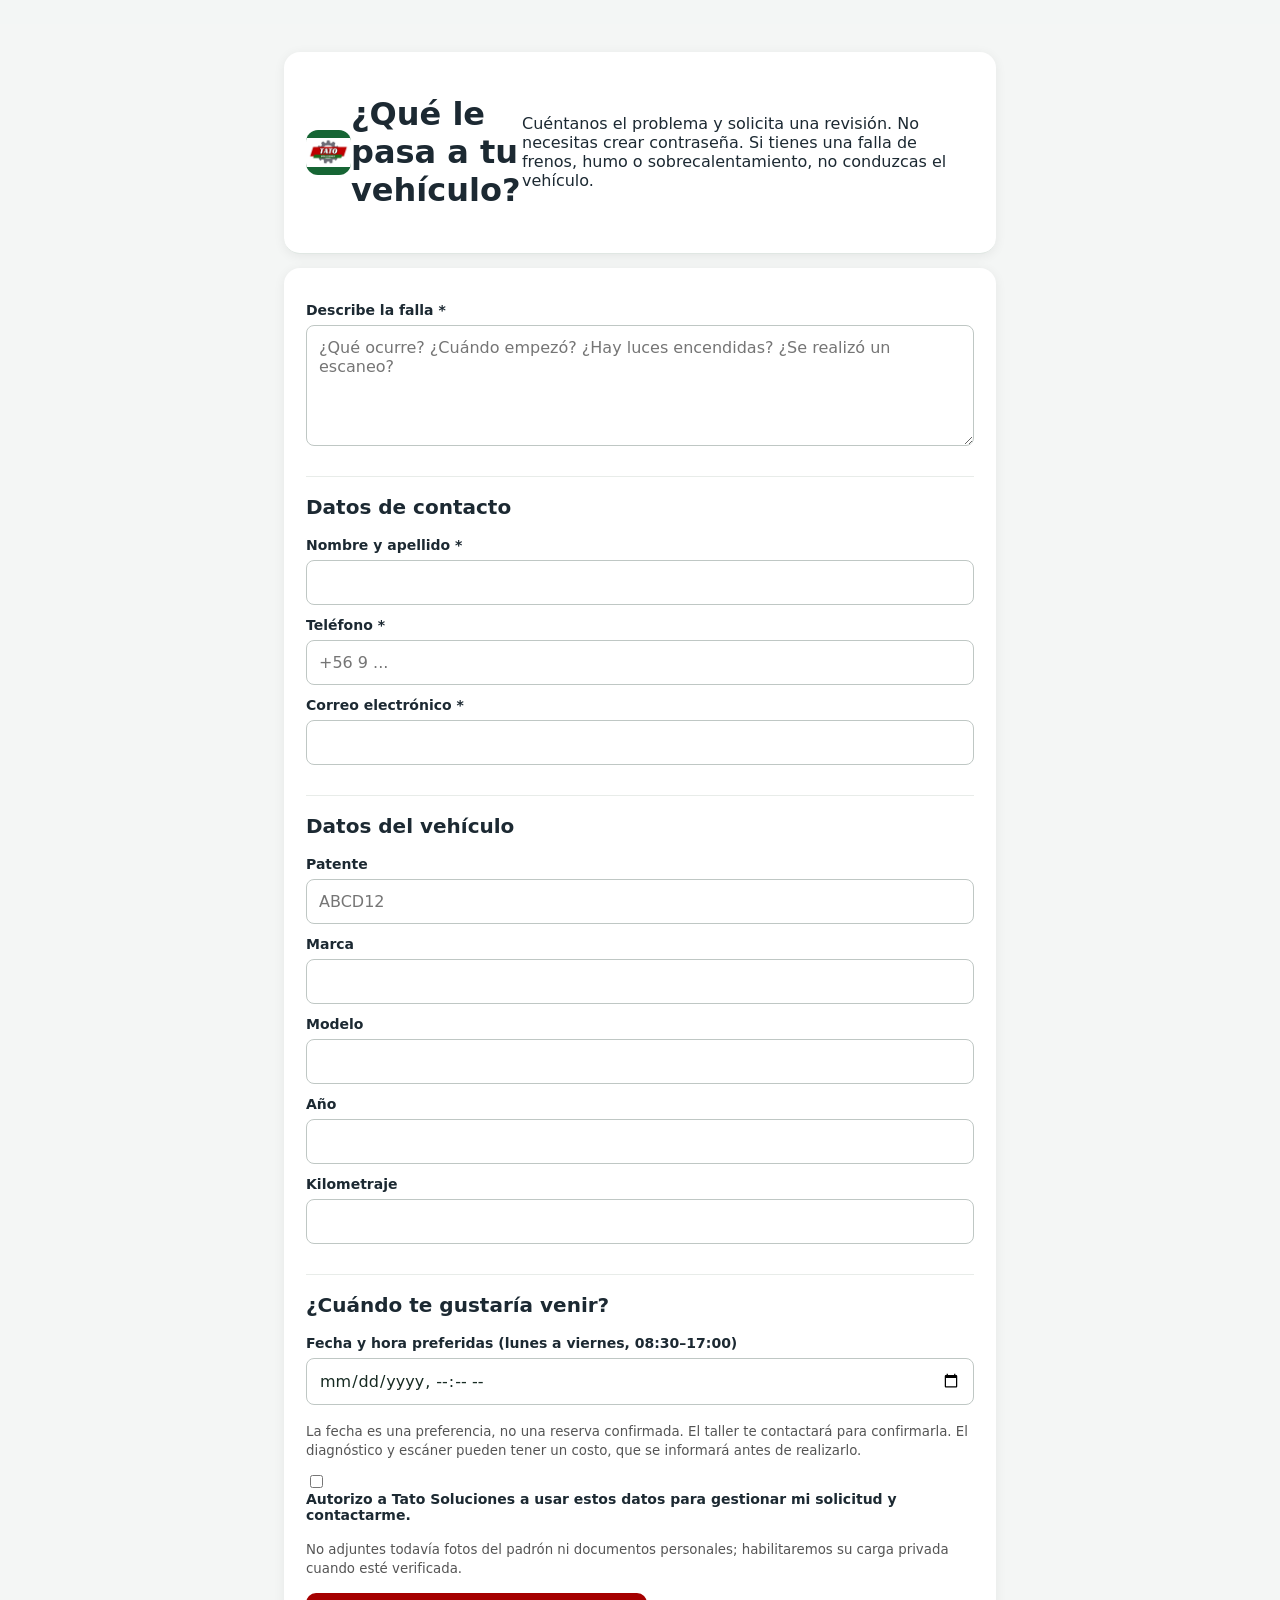
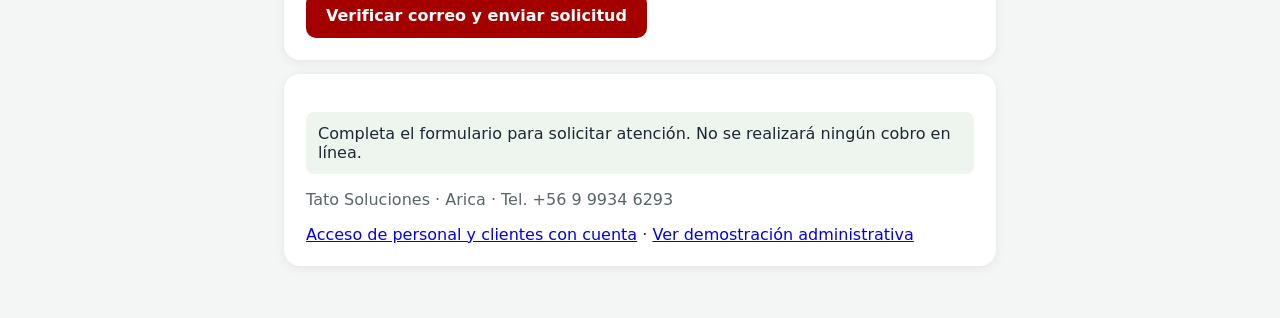
==== index.html @ da5e82da "Add files via upload" ====
<!doctype html><html lang="es"><head><meta charset="utf-8"><meta name="viewport" content="width=device-width,initial-scale=1"><meta http-equiv="refresh" content="0;url=solicitud.html"><title>Tato Soluciones</title></head><body><a href="solicitud.html">Abrir solicitud de atención</a></body></html>
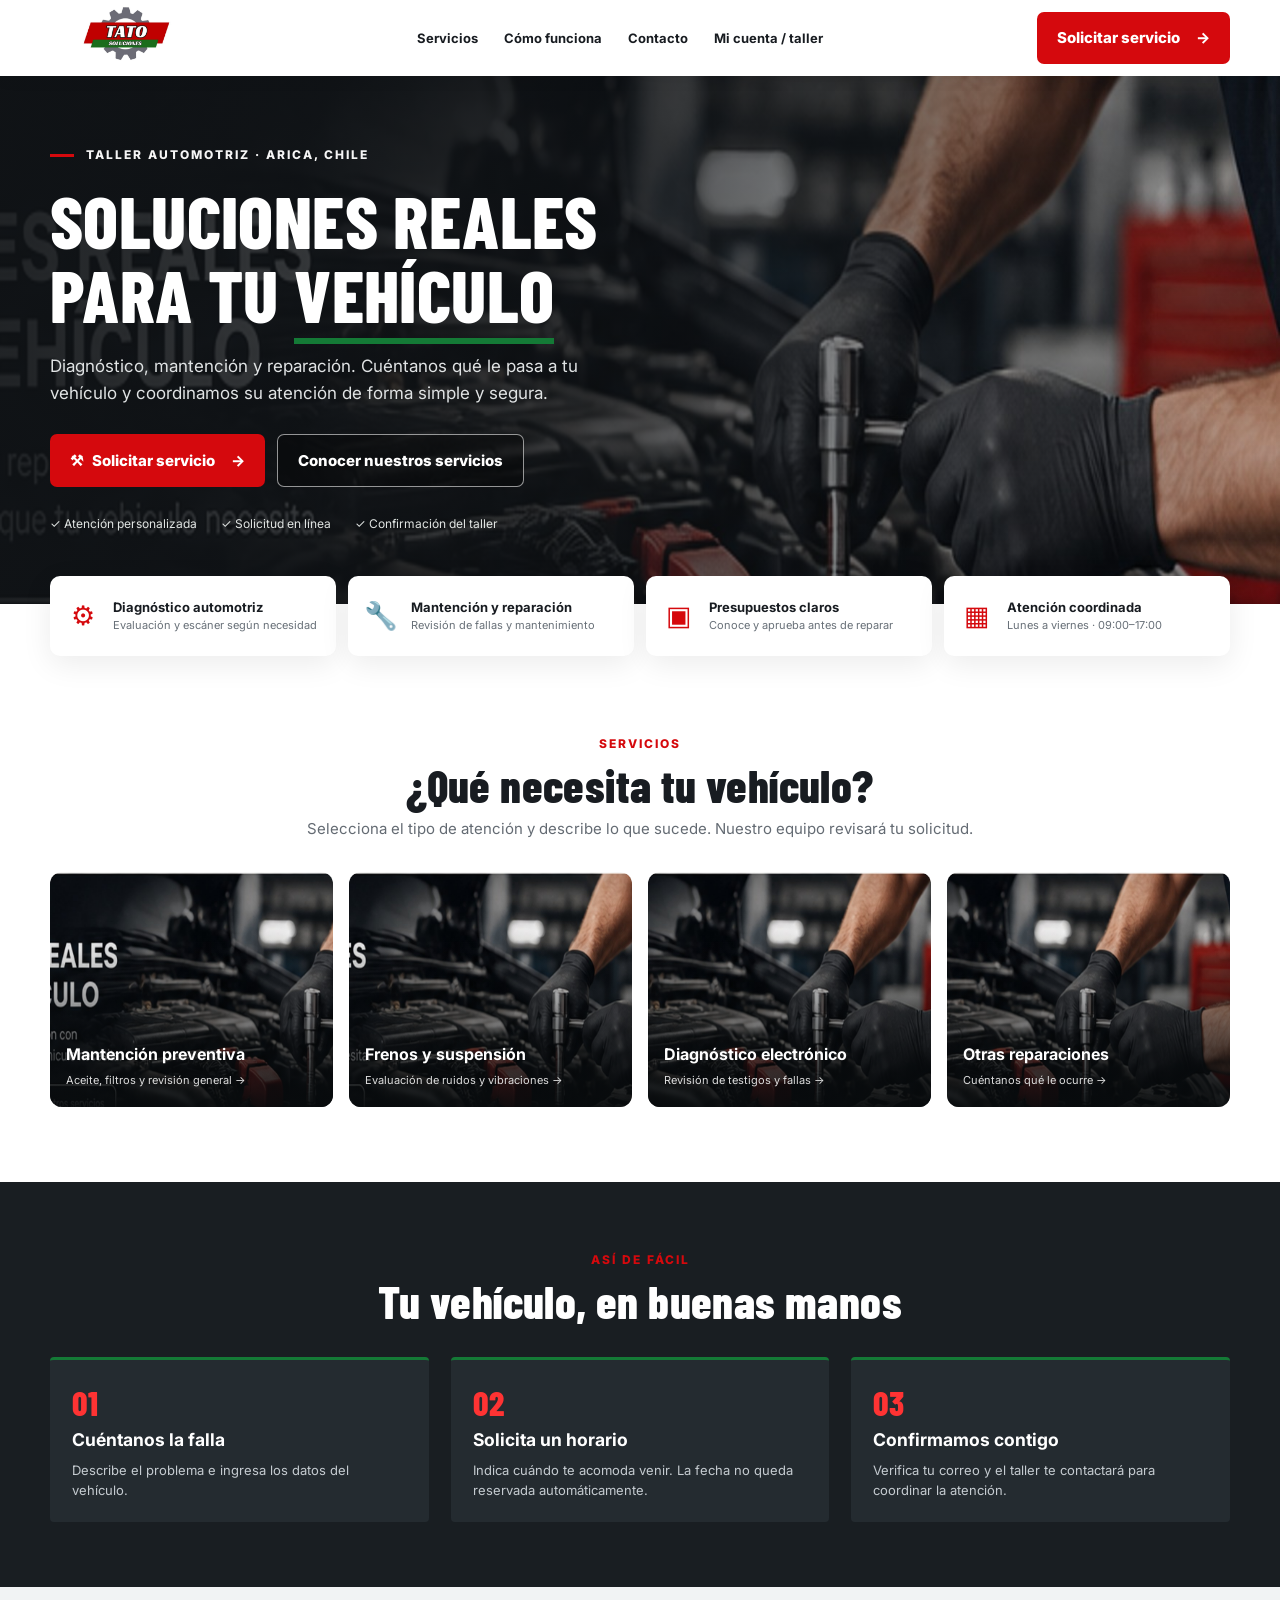
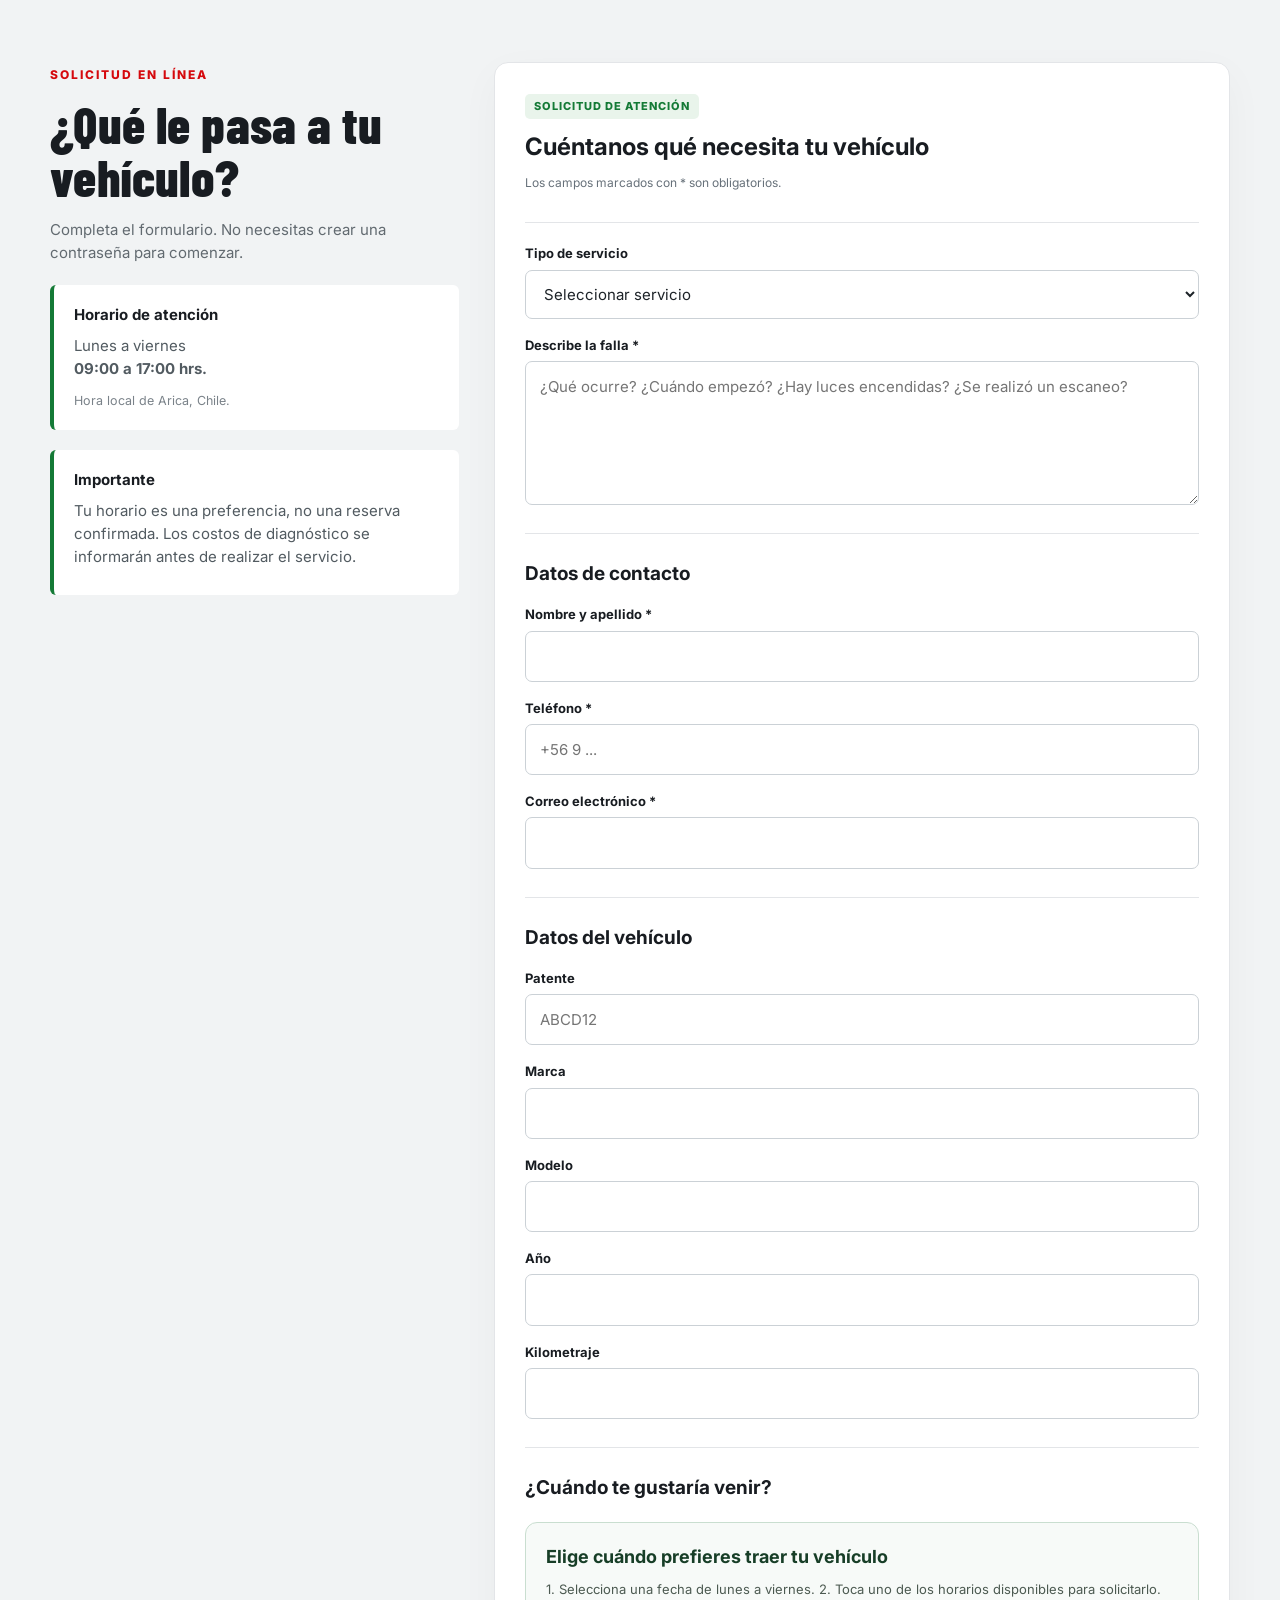
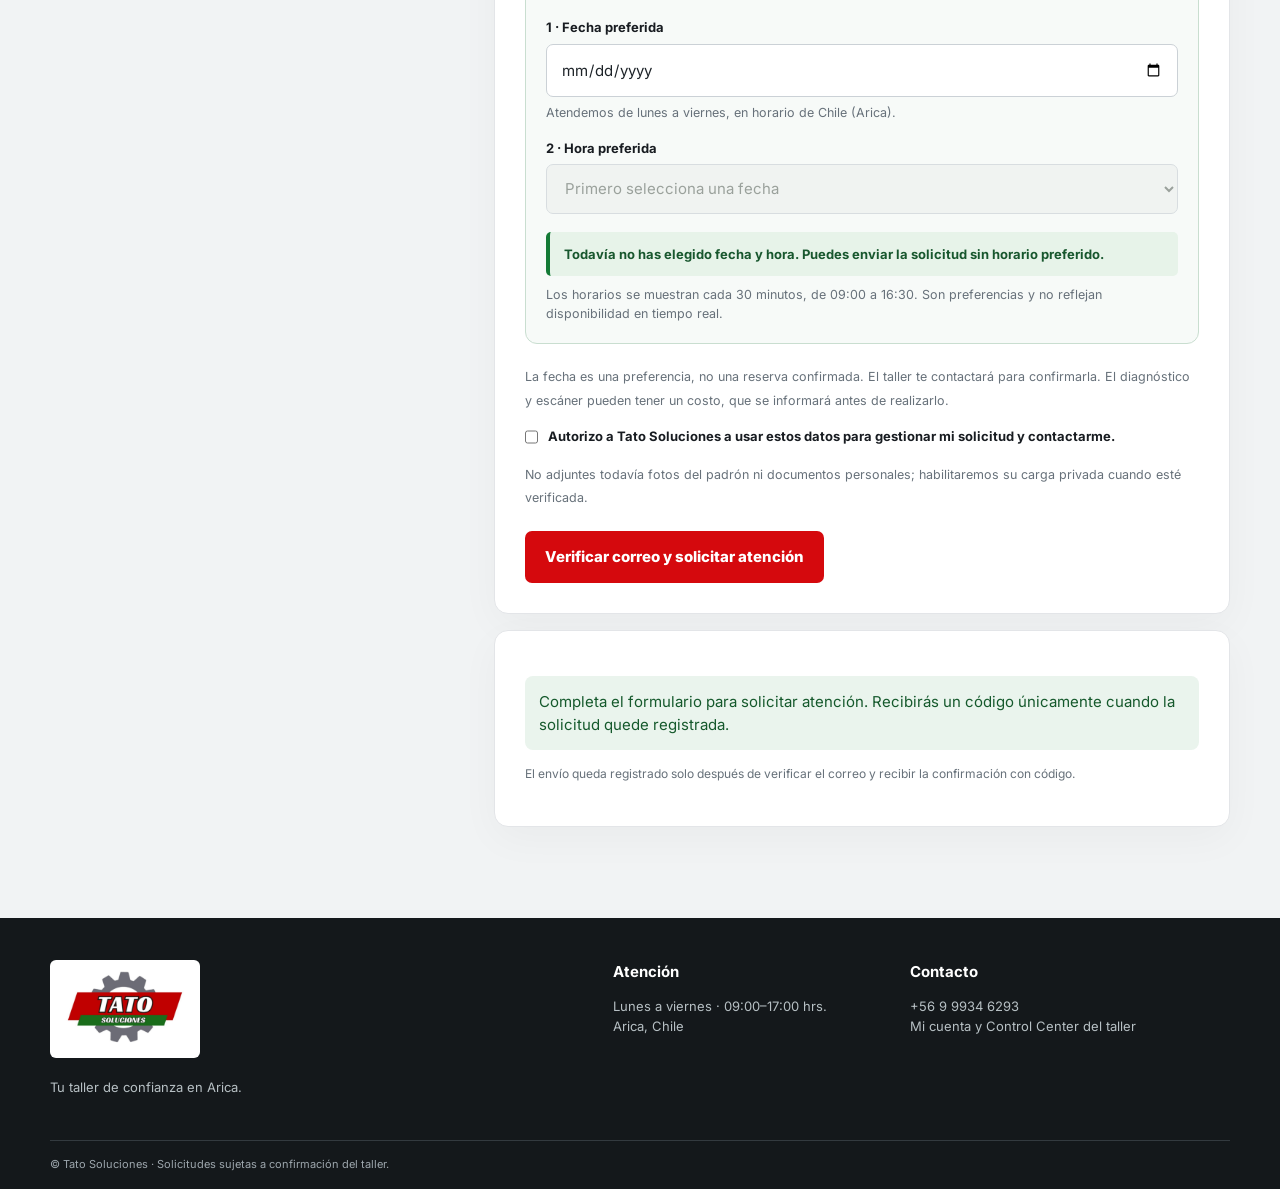
==== commit 81bc74e4: "Preserve email verification callback when opening the app" ====
--- a/index.html
+++ b/index.html
@@ -1 +1 @@
-<!doctype html><html lang="es"><head><meta charset="utf-8"><meta name="viewport" content="width=device-width,initial-scale=1"><meta http-equiv="refresh" content="0;url=solicitud.html"><title>Tato Soluciones</title></head><body><a href="solicitud.html">Abrir solicitud de atención</a></body></html>+<!doctype html><html lang="es"><head><meta charset="utf-8"><meta name="viewport" content="width=device-width,initial-scale=1"><title>Tato Soluciones</title></head><body><p>Abriendo Tato Soluciones…</p><a id="open" href="solicitud.html">Abrir solicitud de atención</a><script>const target=new URL("solicitud.html",location.href);target.search=location.search;target.hash=location.hash;document.getElementById("open").href=target.href;location.replace(target.href);</script></body></html>
